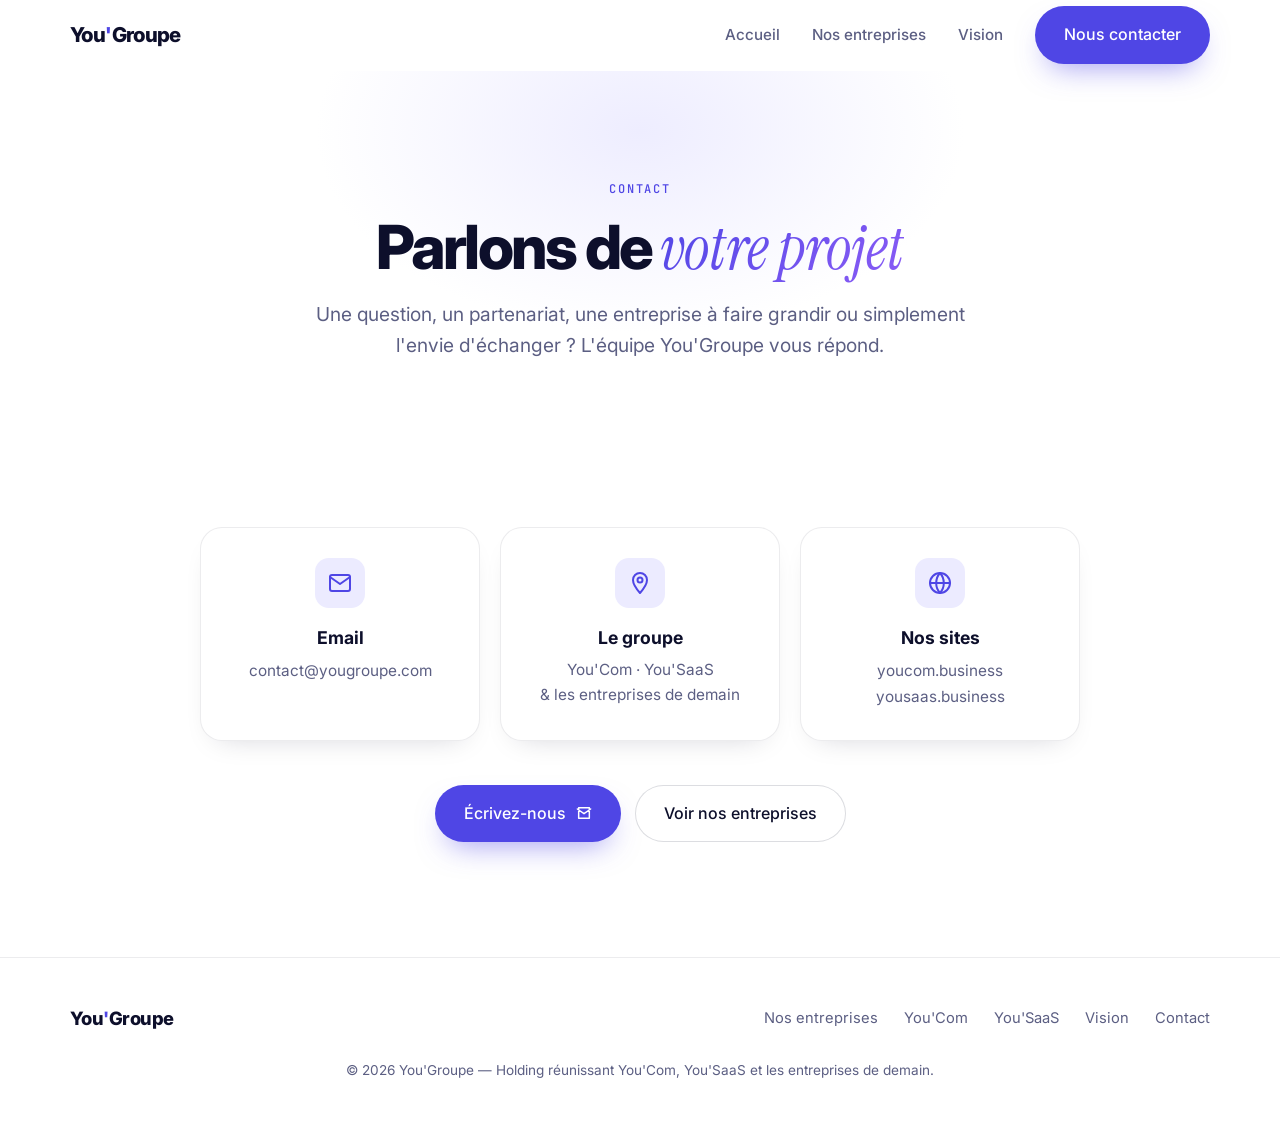
==== contact.html @ f0f63a4e "Split site into multiple pages with per-company presentations Move to a multi-page structure sharing" ====
<!doctype html>
<html lang="fr">
<head>
  <meta charset="utf-8" />
  <meta name="viewport" content="width=device-width, initial-scale=1" />
  <title>Contact — You'Groupe</title>
  <meta name="description" content="Contactez You'Groupe : questions, projets, partenariats ou envie de rejoindre le groupe." />
  <meta name="theme-color" content="#4f46e5" />
  <link rel="preconnect" href="https://fonts.googleapis.com" />
  <link rel="preconnect" href="https://fonts.gstatic.com" crossorigin />
  <link href="https://fonts.googleapis.com/css2?family=Inter:wght@300;400;500;600;700;800;900&family=Instrument+Serif:ital@0;1&family=JetBrains+Mono:wght@500&display=swap" rel="stylesheet" />
  <link rel="stylesheet" href="/styles.css" />
</head>
<body>
  <header id="hdr">
    <div class="wrap nav">
      <a class="brand" href="/">You<span class="apos">'</span>Groupe</a>
      <nav class="nav-links" id="navlinks">
        <a class="link" href="/">Accueil</a>
        <a class="link" href="/entreprises.html">Nos entreprises</a>
        <a class="link" href="/vision.html">Vision</a>
        <a class="btn btn-primary active" href="/contact.html">Nous contacter</a>
      </nav>
      <button class="menu-btn" id="menuBtn" aria-label="Menu" aria-expanded="false">
        <svg width="24" height="24" viewBox="0 0 24 24" fill="none" stroke="currentColor" stroke-width="2" stroke-linecap="round"><line x1="3" y1="6" x2="21" y2="6"/><line x1="3" y1="12" x2="21" y2="12"/><line x1="3" y1="18" x2="21" y2="18"/></svg>
      </button>
    </div>
  </header>

  <main>
    <section class="subhero">
      <div class="halo" aria-hidden="true"></div>
      <div class="wrap">
        <span class="eyebrow reveal">Contact</span>
        <h1 class="reveal">Parlons de <span class="serif">votre projet</span></h1>
        <p class="lede reveal">Une question, un partenariat, une entreprise à faire grandir ou simplement l'envie d'échanger ? L'équipe You'Groupe vous répond.</p>
      </div>
    </section>

    <section class="block">
      <div class="wrap-narrow">
        <div class="contact-grid">
          <div class="contact-card reveal">
            <div class="ico"><svg viewBox="0 0 24 24" fill="none" stroke-width="2" stroke-linecap="round" stroke-linejoin="round"><rect x="2" y="4" width="20" height="16" rx="2"/><path d="m22 6-10 7L2 6"/></svg></div>
            <h3>Email</h3>
            <a href="mailto:contact@yougroupe.com">contact@yougroupe.com</a>
          </div>
          <div class="contact-card reveal">
            <div class="ico"><svg viewBox="0 0 24 24" fill="none" stroke-width="2" stroke-linecap="round" stroke-linejoin="round"><path d="M12 2a7 7 0 0 0-7 7c0 5 7 13 7 13s7-8 7-13a7 7 0 0 0-7-7z"/><circle cx="12" cy="9" r="2.5"/></svg></div>
            <h3>Le groupe</h3>
            <p>You'Com · You'SaaS<br />&amp; les entreprises de demain</p>
          </div>
          <div class="contact-card reveal">
            <div class="ico"><svg viewBox="0 0 24 24" fill="none" stroke-width="2" stroke-linecap="round" stroke-linejoin="round"><circle cx="12" cy="12" r="10"/><path d="M2 12h20M12 2a15 15 0 0 1 0 20 15 15 0 0 1 0-20z"/></svg></div>
            <h3>Nos sites</h3>
            <a href="https://youcom.business" target="_blank" rel="noopener">youcom.business</a><br />
            <a href="https://yousaas.business" target="_blank" rel="noopener">yousaas.business</a>
          </div>
        </div>

        <div class="cta-row reveal" style="margin-top:44px">
          <a class="btn btn-primary" href="mailto:contact@yougroupe.com">Écrivez-nous
            <svg width="16" height="16" viewBox="0 0 24 24" fill="none" stroke="currentColor" stroke-width="2.2" stroke-linecap="round" stroke-linejoin="round"><path d="M4 4h16v16H4zM22 6l-10 7L2 6"/></svg>
          </a>
          <a class="btn btn-ghost" href="/entreprises.html">Voir nos entreprises</a>
        </div>
      </div>
    </section>
  </main>

  <footer>
    <div class="wrap foot">
      <a class="brand" href="/">You<span class="apos">'</span>Groupe</a>
      <nav class="foot-links">
        <a href="/entreprises.html">Nos entreprises</a>
        <a href="/youcom.html">You'Com</a>
        <a href="/yousaas.html">You'SaaS</a>
        <a href="/vision.html">Vision</a>
        <a href="/contact.html">Contact</a>
      </nav>
      <div class="copy">© 2026 You'Groupe — Holding réunissant You'Com, You'SaaS et les entreprises de demain.</div>
    </div>
  </footer>

  <script src="/app.js"></script>
</body>
</html>
---- styles.css ----
:root {
  --bg: #ffffff;
  --paper: #faf9ff;
  --soft: #f5f4ff;
  --tint: #ecebff;
  --ice: #e0e7ff;

  --brand: #4f46e5;   /* indigo-600 — signature You'Groupe */
  --brand-2: #6366f1;
  --sky: #8b5cf6;     /* violet accent */

  /* couleurs des marques du groupe */
  --youcom: #2563eb;
  --yousaas: #16a34a;

  --ink: #0d0f2b;
  --ink-2: #22254f;
  --muted: #5c5f83;

  --line: rgba(13, 15, 43, 0.08);
  --line-strong: rgba(13, 15, 43, 0.14);
  --radius: 22px;
  --ease: cubic-bezier(.2, .7, .2, 1);
  --shadow: 0 24px 60px -28px rgba(13, 15, 43, 0.28);
  --shadow-sm: 0 12px 30px -18px rgba(13, 15, 43, 0.22);
}

/* Pages thématisées par marque */
body.brand-youcom { --brand: #2563eb; --brand-2: #3b82f6; --sky: #38bdf8; --tint: #e9f2ff; --ice: #dbeafe; }
body.brand-yousaas { --brand: #16a34a; --brand-2: #22c55e; --sky: #4ade80; --tint: #e9ffef; --ice: #dcfce7; }

* { box-sizing: border-box; }
html { scroll-behavior: smooth; -webkit-text-size-adjust: 100%; }
body {
  margin: 0;
  font-family: "Inter", system-ui, -apple-system, "Segoe UI", Roboto, sans-serif;
  color: var(--ink);
  background: var(--bg);
  line-height: 1.6;
  overflow-x: hidden;
  -webkit-font-smoothing: antialiased;
}
a { color: inherit; text-decoration: none; }
::selection { background: var(--brand); color: #fff; }

.wrap { width: min(1140px, 100% - 40px); margin-inline: auto; }
.wrap-narrow { width: min(880px, 100% - 40px); margin-inline: auto; }

/* serif italic accent — signature de la DA You' */
.serif {
  font-family: "Instrument Serif", Georgia, serif;
  font-style: italic; font-weight: 400;
  background: linear-gradient(135deg, var(--brand), var(--sky));
  -webkit-background-clip: text; background-clip: text; color: transparent;
  letter-spacing: 0;
}
.eyebrow {
  font-family: "JetBrains Mono", ui-monospace, monospace;
  font-weight: 500; font-size: 0.75rem; letter-spacing: 0.16em; text-transform: uppercase;
  color: var(--brand);
}
.apos { color: var(--brand); }

/* Buttons */
.btn {
  display: inline-flex; align-items: center; gap: 10px;
  padding: 15px 28px; border-radius: 999px; font-size: 1rem; font-weight: 500;
  border: 1px solid transparent; cursor: pointer; transition: transform .3s var(--ease), box-shadow .3s var(--ease), background .2s, border-color .2s; white-space: nowrap;
}
.btn-primary { color: #fff; background: var(--brand); box-shadow: 0 14px 30px -12px color-mix(in srgb, var(--brand) 55%, transparent); }
.btn-primary:hover { transform: translateY(-2px); background: var(--brand-2); box-shadow: 0 20px 38px -12px color-mix(in srgb, var(--brand) 60%, transparent); }
.btn-ghost { background: var(--bg); border-color: var(--line-strong); color: var(--ink); }
.btn-ghost:hover { transform: translateY(-2px); border-color: var(--brand); color: var(--brand); }

/* Header */
header {
  position: sticky; top: 0; z-index: 50; backdrop-filter: blur(14px);
  background: color-mix(in srgb, var(--bg) 82%, transparent);
  border-bottom: 1px solid transparent; transition: border-color .3s;
}
header.scrolled { border-bottom-color: var(--line); }
.nav { display: flex; align-items: center; justify-content: space-between; height: 70px; }
.brand { font-weight: 800; font-size: 1.28rem; letter-spacing: -.03em; display: inline-flex; align-items: center; color: var(--ink); }
.nav-links { display: flex; align-items: center; gap: 32px; }
.nav-links a.link { color: var(--muted); font-size: 0.95rem; font-weight: 500; transition: color .2s; }
.nav-links a.link:hover, .nav-links a.link.active { color: var(--ink); }
.nav-links a.link.active { color: var(--brand); }
.menu-btn { display: none; background: none; border: 0; color: var(--ink); cursor: pointer; padding: 8px; }

/* Generic hero (home) */
.hero { position: relative; padding: clamp(64px, 12vw, 132px) 0 clamp(48px, 8vw, 88px); text-align: center; }
.halo { position: absolute; inset: 0; z-index: -1; overflow: hidden; pointer-events: none; }
.halo::before {
  content: ""; position: absolute; width: 900px; height: 560px; left: 50%; top: -220px; transform: translateX(-50%);
  background: radial-gradient(closest-side, var(--tint), transparent 72%); opacity: .9;
}
.hero h1 { font-weight: 800; letter-spacing: -.045em; line-height: .98; font-size: clamp(2.6rem, 7.4vw, 5.2rem); margin: 22px auto 0; max-width: 15ch; color: var(--ink); }
.hero h1 .serif { font-size: 1.04em; letter-spacing: -.01em; }
.hero p.lede { max-width: 54ch; margin: 24px auto 0; color: var(--muted); font-size: clamp(1.05rem, 2.3vw, 1.28rem); }
.cta-row { display: flex; gap: 14px; justify-content: center; flex-wrap: wrap; margin-top: 36px; }

/* Subpage hero (interior pages) */
.subhero { position: relative; padding: clamp(54px, 9vw, 104px) 0 clamp(28px, 4vw, 52px); text-align: center; }
.subhero h1 { font-weight: 800; letter-spacing: -.045em; line-height: 1; font-size: clamp(2.2rem, 6vw, 3.8rem); margin: 16px auto 0; max-width: 18ch; color: var(--ink); }
.subhero p.lede { max-width: 56ch; margin: 20px auto 0; color: var(--muted); font-size: clamp(1.02rem, 2.2vw, 1.2rem); }

/* Breadcrumb / back link */
.backlink { display: inline-flex; align-items: center; gap: 7px; font-size: 0.9rem; font-weight: 500; color: var(--muted); margin-bottom: 6px; transition: color .2s, gap .2s; }
.backlink:hover { color: var(--brand); gap: 10px; }

/* Org diagram */
.org { margin: clamp(52px, 8vw, 84px) auto 0; max-width: 720px; }
.org-top { display: flex; justify-content: center; }
.node { border: 1px solid var(--line); border-radius: 16px; padding: 15px 22px; background: var(--bg); display: inline-flex; flex-direction: column; align-items: center; gap: 3px; box-shadow: var(--shadow-sm); min-width: 150px; }
.node .n-name { font-weight: 800; font-size: 1.02rem; letter-spacing: -.02em; }
.node .node-logo { width: 20px; height: 20px; object-fit: contain; margin-bottom: 3px; }
.node .n-role { font-family: "JetBrains Mono", monospace; font-size: 0.66rem; color: var(--muted); text-transform: uppercase; letter-spacing: .12em; }
.node.root { background: linear-gradient(135deg, var(--brand), var(--sky)); border: 0; color: #fff; box-shadow: 0 20px 44px -18px color-mix(in srgb, var(--brand) 55%, transparent); }
.node.root .n-role { color: rgba(255,255,255,.85); }
.connector { width: 2px; height: 32px; margin: 0 auto; background: linear-gradient(var(--line-strong), var(--line)); }
.org-children { display: grid; grid-template-columns: repeat(3, 1fr); gap: 16px; position: relative; }
.org-children::before { content: ""; position: absolute; top: -16px; left: 16.66%; right: 16.66%; height: 2px; background: var(--line); }
.child { position: relative; }
.child::before { content: ""; position: absolute; top: -16px; left: 50%; width: 2px; height: 16px; background: var(--line); }
.child .node { display: flex; width: 100%; }
.child.c-youcom .n-name { color: var(--youcom); }
.child.c-yousaas .n-name { color: var(--yousaas); }
.child.future .node { border-style: dashed; background: var(--soft); box-shadow: none; }
.child.future .n-name { color: var(--muted); }

/* Sections */
section.block { padding: clamp(60px, 9vw, 116px) 0; }
.bg-paper { background: var(--paper); }
.bg-soft { background: var(--soft); }
.section-head { max-width: 660px; margin: 0 auto 52px; text-align: center; }
.section-head h2 { font-weight: 800; letter-spacing: -.04em; line-height: 1.02; font-size: clamp(1.9rem, 4.6vw, 3rem); margin: 14px 0 0; color: var(--ink); }
.section-head p { color: var(--muted); margin: 16px auto 0; font-size: 1.1rem; max-width: 52ch; }

/* Stats */
.stats { display: grid; grid-template-columns: repeat(auto-fit, minmax(150px, 1fr)); gap: 22px; text-align: center; }
.stat b { font-family: "Instrument Serif", serif; font-style: italic; font-weight: 400; font-size: clamp(2.6rem, 6vw, 3.6rem); display: block; line-height: 1; background: linear-gradient(135deg, var(--brand), var(--sky)); -webkit-background-clip: text; background-clip: text; color: transparent; }
.stat span { color: var(--muted); font-size: 0.94rem; margin-top: 8px; display: block; }

/* Companies grid */
.companies { display: grid; grid-template-columns: repeat(auto-fit, minmax(290px, 1fr)); gap: 22px; }
.company { --c: var(--brand); display: flex; flex-direction: column; padding: 30px; border-radius: var(--radius); border: 1px solid var(--line); background: var(--bg); box-shadow: var(--shadow-sm); transition: transform .3s var(--ease), border-color .3s, box-shadow .3s; }
.company:hover { transform: translateY(-5px); border-color: color-mix(in srgb, var(--c) 45%, var(--line)); box-shadow: var(--shadow); }
.company .badge { width: 56px; height: 56px; border-radius: 15px; display: grid; place-items: center; margin-bottom: 22px; font-weight: 800; font-size: 1.5rem; color: #fff; letter-spacing: -.03em; background: var(--c); box-shadow: 0 12px 26px -12px var(--c); }
.company.c-youcom { --c: var(--youcom); }
.company.c-yousaas { --c: var(--yousaas); }
.company .badge img { width: 100%; height: 100%; object-fit: contain; display: block; }
.company.c-youcom .badge, .company.c-yousaas .badge { background: #fff; border: 1px solid var(--line); padding: 9px; box-shadow: 0 10px 24px -14px var(--c); }
.company.soon .badge { background: var(--soft); color: var(--muted); border: 1px dashed var(--line-strong); box-shadow: none; }
.company .tag { font-family: "JetBrains Mono", monospace; font-size: 0.72rem; font-weight: 500; color: var(--c); text-transform: uppercase; letter-spacing: .1em; margin-bottom: 12px; }
.company.soon .tag { color: var(--muted); }
.company h3 { margin: 0 0 8px; font-size: 1.45rem; font-weight: 800; letter-spacing: -.03em; }
.company p { margin: 0 0 22px; color: var(--muted); font-size: 0.98rem; flex: 1; }
.company .go { display: inline-flex; align-items: center; gap: 8px; font-weight: 600; font-size: 0.94rem; color: var(--c); }
.company .go svg { transition: transform .2s var(--ease); }
.company:hover .go svg { transform: translateX(4px); }
.company.soon .go { color: var(--muted); }

/* Company presentation page */
.co-logo { width: 92px; height: 92px; border-radius: 24px; background: #fff; border: 1px solid var(--line); box-shadow: var(--shadow-sm); display: grid; place-items: center; padding: 16px; margin: 0 auto; }
.co-logo img { width: 100%; height: 100%; object-fit: contain; }
.co-meta { display: flex; gap: 10px; justify-content: center; flex-wrap: wrap; margin-top: 26px; }
.chip { display: inline-flex; align-items: center; gap: 8px; padding: 8px 16px; border-radius: 999px; background: var(--tint); color: var(--brand); font-size: 0.86rem; font-weight: 600; border: 1px solid color-mix(in srgb, var(--brand) 18%, transparent); }

/* Feature / service list */
.features { display: grid; grid-template-columns: repeat(auto-fit, minmax(250px, 1fr)); gap: 20px; }
.feature { padding: 28px; border-radius: var(--radius); border: 1px solid var(--line); background: var(--bg); transition: transform .3s var(--ease), box-shadow .3s; }
.feature:hover { transform: translateY(-4px); box-shadow: var(--shadow-sm); }
.feature .ico { width: 46px; height: 46px; border-radius: 13px; display: grid; place-items: center; margin-bottom: 18px; background: var(--tint); color: var(--brand); }
.feature .ico svg { width: 22px; height: 22px; stroke: currentColor; }
.feature h3 { margin: 0 0 8px; font-size: 1.16rem; font-weight: 700; letter-spacing: -.02em; }
.feature p { margin: 0; color: var(--muted); font-size: 0.96rem; }

/* Prose block */
.prose { max-width: 62ch; margin: 0 auto; color: var(--ink-2); font-size: 1.08rem; }
.prose p { margin: 0 0 18px; }
.prose p:last-child { margin-bottom: 0; }

/* Contact */
.contact-grid { display: grid; grid-template-columns: repeat(auto-fit, minmax(240px, 1fr)); gap: 20px; }
.contact-card { padding: 30px; border-radius: var(--radius); border: 1px solid var(--line); background: var(--bg); text-align: center; box-shadow: var(--shadow-sm); }
.contact-card .ico { width: 50px; height: 50px; border-radius: 14px; display: grid; place-items: center; margin: 0 auto 16px; background: var(--tint); color: var(--brand); }
.contact-card .ico svg { width: 24px; height: 24px; stroke: currentColor; }
.contact-card h3 { margin: 0 0 6px; font-size: 1.1rem; font-weight: 700; }
.contact-card a, .contact-card p { color: var(--muted); font-size: 0.96rem; margin: 0; }
.contact-card a:hover { color: var(--brand); }

/* CTA band */
.cta-band { position: relative; overflow: hidden; border-radius: 30px; padding: clamp(46px, 7vw, 78px) 28px; text-align: center; background: linear-gradient(135deg, var(--tint), #fff 55%, color-mix(in srgb, var(--sky) 16%, #fff)); border: 1px solid var(--line); }
.cta-band h2 { font-weight: 800; letter-spacing: -.04em; font-size: clamp(1.9rem, 4.6vw, 3rem); margin: 0 auto; max-width: 20ch; color: var(--ink); }
.cta-band p { color: var(--muted); margin: 16px auto 0; max-width: 48ch; font-size: 1.08rem; }
.cta-band .cta-row { margin-top: 30px; }

/* Footer */
footer { border-top: 1px solid var(--line); padding: 46px 0; }
.foot { display: flex; align-items: center; justify-content: space-between; flex-wrap: wrap; gap: 18px; }
.foot .brand { font-size: 1.15rem; }
.foot-links { display: flex; gap: 26px; flex-wrap: wrap; }
.foot-links a { color: var(--muted); font-size: 0.92rem; transition: color .2s; }
.foot-links a:hover { color: var(--ink); }
.foot .copy { color: var(--muted); font-size: 0.85rem; width: 100%; text-align: center; margin-top: 8px; }

/* Reveal */
.reveal { opacity: 0; transform: translateY(22px); transition: opacity .7s var(--ease), transform .7s var(--ease); }
.reveal.in { opacity: 1; transform: none; }
@media (prefers-reduced-motion: reduce) { .reveal { opacity: 1; transform: none; transition: none; } html { scroll-behavior: auto; } }

/* Responsive */
@media (max-width: 760px) {
  .nav-links { display: none; }
  .menu-btn { display: inline-flex; }
  .org-children { grid-template-columns: 1fr; gap: 24px; }
  .org-children::before, .child::before { display: none; }
  .nav-links.open { display: flex; position: absolute; top: 70px; left: 0; right: 0; flex-direction: column; align-items: stretch; gap: 6px; padding: 18px 20px 24px; background: var(--bg); border-bottom: 1px solid var(--line); }
  .nav-links.open a.link { padding: 10px 6px; }
  .nav-links.open .btn { justify-content: center; }
}
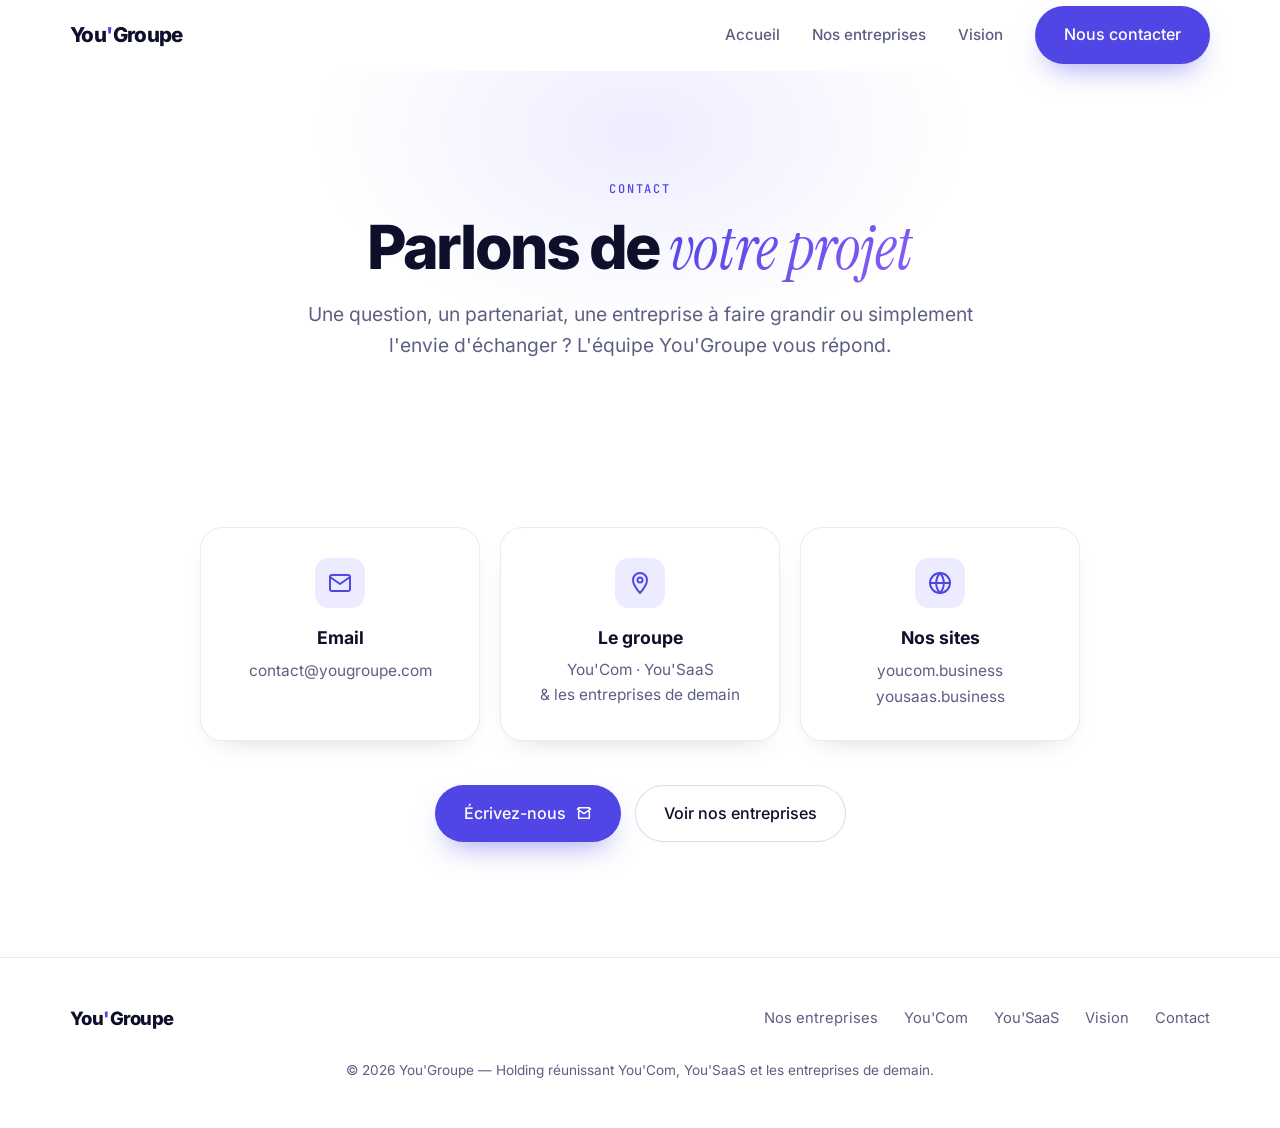
==== commit 0bba81c9: "Harden security: CSP + security headers, self-host fonts (RGPD) - Add vercel.json with a strict Cont" ====
--- a/contact.html
+++ b/contact.html
@@ -6,9 +6,7 @@
   <title>Contact — You'Groupe</title>
   <meta name="description" content="Contactez You'Groupe : questions, projets, partenariats ou envie de rejoindre le groupe." />
   <meta name="theme-color" content="#4f46e5" />
-  <link rel="preconnect" href="https://fonts.googleapis.com" />
-  <link rel="preconnect" href="https://fonts.gstatic.com" crossorigin />
-  <link href="https://fonts.googleapis.com/css2?family=Inter:wght@300;400;500;600;700;800;900&family=Instrument+Serif:ital@0;1&family=JetBrains+Mono:wght@500&display=swap" rel="stylesheet" />
+  <link rel="stylesheet" href="/fonts.css" />
   <link rel="stylesheet" href="/styles.css" />
 </head>
 <body>
--- a/fonts.css
+++ b/fonts.css
@@ -0,0 +1,159 @@
+/* Instrument Serif 400 italic — latin-ext */
+@font-face {
+  font-family: 'Instrument Serif';
+  font-style: italic;
+  font-weight: 400;
+  font-display: swap;
+  src: url('/assets/fonts/instrument-serif-400-italic-latin-ext.woff2') format('woff2');
+  unicode-range: U+0100-02BA, U+02BD-02C5, U+02C7-02CC, U+02CE-02D7, U+02DD-02FF, U+0304, U+0308, U+0329, U+1D00-1DBF, U+1E00-1E9F, U+1EF2-1EFF, U+2020, U+20A0-20AB, U+20AD-20C0, U+2113, U+2C60-2C7F, U+A720-A7FF;
+}
+
+/* Instrument Serif 400 italic — latin */
+@font-face {
+  font-family: 'Instrument Serif';
+  font-style: italic;
+  font-weight: 400;
+  font-display: swap;
+  src: url('/assets/fonts/instrument-serif-400-italic-latin.woff2') format('woff2');
+  unicode-range: U+0000-00FF, U+0131, U+0152-0153, U+02BB-02BC, U+02C6, U+02DA, U+02DC, U+0304, U+0308, U+0329, U+2000-206F, U+20AC, U+2122, U+2191, U+2193, U+2212, U+2215, U+FEFF, U+FFFD;
+}
+
+/* Instrument Serif 400 normal — latin-ext */
+@font-face {
+  font-family: 'Instrument Serif';
+  font-style: normal;
+  font-weight: 400;
+  font-display: swap;
+  src: url('/assets/fonts/instrument-serif-400-normal-latin-ext.woff2') format('woff2');
+  unicode-range: U+0100-02BA, U+02BD-02C5, U+02C7-02CC, U+02CE-02D7, U+02DD-02FF, U+0304, U+0308, U+0329, U+1D00-1DBF, U+1E00-1E9F, U+1EF2-1EFF, U+2020, U+20A0-20AB, U+20AD-20C0, U+2113, U+2C60-2C7F, U+A720-A7FF;
+}
+
+/* Instrument Serif 400 normal — latin */
+@font-face {
+  font-family: 'Instrument Serif';
+  font-style: normal;
+  font-weight: 400;
+  font-display: swap;
+  src: url('/assets/fonts/instrument-serif-400-normal-latin.woff2') format('woff2');
+  unicode-range: U+0000-00FF, U+0131, U+0152-0153, U+02BB-02BC, U+02C6, U+02DA, U+02DC, U+0304, U+0308, U+0329, U+2000-206F, U+20AC, U+2122, U+2191, U+2193, U+2212, U+2215, U+FEFF, U+FFFD;
+}
+
+/* Inter 400 normal — latin-ext */
+@font-face {
+  font-family: 'Inter';
+  font-style: normal;
+  font-weight: 400;
+  font-display: swap;
+  src: url('/assets/fonts/inter-400-normal-latin-ext.woff2') format('woff2');
+  unicode-range: U+0100-02BA, U+02BD-02C5, U+02C7-02CC, U+02CE-02D7, U+02DD-02FF, U+0304, U+0308, U+0329, U+1D00-1DBF, U+1E00-1E9F, U+1EF2-1EFF, U+2020, U+20A0-20AB, U+20AD-20C0, U+2113, U+2C60-2C7F, U+A720-A7FF;
+}
+
+/* Inter 400 normal — latin */
+@font-face {
+  font-family: 'Inter';
+  font-style: normal;
+  font-weight: 400;
+  font-display: swap;
+  src: url('/assets/fonts/inter-400-normal-latin.woff2') format('woff2');
+  unicode-range: U+0000-00FF, U+0131, U+0152-0153, U+02BB-02BC, U+02C6, U+02DA, U+02DC, U+0304, U+0308, U+0329, U+2000-206F, U+20AC, U+2122, U+2191, U+2193, U+2212, U+2215, U+FEFF, U+FFFD;
+}
+
+/* Inter 500 normal — latin-ext */
+@font-face {
+  font-family: 'Inter';
+  font-style: normal;
+  font-weight: 500;
+  font-display: swap;
+  src: url('/assets/fonts/inter-500-normal-latin-ext.woff2') format('woff2');
+  unicode-range: U+0100-02BA, U+02BD-02C5, U+02C7-02CC, U+02CE-02D7, U+02DD-02FF, U+0304, U+0308, U+0329, U+1D00-1DBF, U+1E00-1E9F, U+1EF2-1EFF, U+2020, U+20A0-20AB, U+20AD-20C0, U+2113, U+2C60-2C7F, U+A720-A7FF;
+}
+
+/* Inter 500 normal — latin */
+@font-face {
+  font-family: 'Inter';
+  font-style: normal;
+  font-weight: 500;
+  font-display: swap;
+  src: url('/assets/fonts/inter-500-normal-latin.woff2') format('woff2');
+  unicode-range: U+0000-00FF, U+0131, U+0152-0153, U+02BB-02BC, U+02C6, U+02DA, U+02DC, U+0304, U+0308, U+0329, U+2000-206F, U+20AC, U+2122, U+2191, U+2193, U+2212, U+2215, U+FEFF, U+FFFD;
+}
+
+/* Inter 600 normal — latin-ext */
+@font-face {
+  font-family: 'Inter';
+  font-style: normal;
+  font-weight: 600;
+  font-display: swap;
+  src: url('/assets/fonts/inter-600-normal-latin-ext.woff2') format('woff2');
+  unicode-range: U+0100-02BA, U+02BD-02C5, U+02C7-02CC, U+02CE-02D7, U+02DD-02FF, U+0304, U+0308, U+0329, U+1D00-1DBF, U+1E00-1E9F, U+1EF2-1EFF, U+2020, U+20A0-20AB, U+20AD-20C0, U+2113, U+2C60-2C7F, U+A720-A7FF;
+}
+
+/* Inter 600 normal — latin */
+@font-face {
+  font-family: 'Inter';
+  font-style: normal;
+  font-weight: 600;
+  font-display: swap;
+  src: url('/assets/fonts/inter-600-normal-latin.woff2') format('woff2');
+  unicode-range: U+0000-00FF, U+0131, U+0152-0153, U+02BB-02BC, U+02C6, U+02DA, U+02DC, U+0304, U+0308, U+0329, U+2000-206F, U+20AC, U+2122, U+2191, U+2193, U+2212, U+2215, U+FEFF, U+FFFD;
+}
+
+/* Inter 700 normal — latin-ext */
+@font-face {
+  font-family: 'Inter';
+  font-style: normal;
+  font-weight: 700;
+  font-display: swap;
+  src: url('/assets/fonts/inter-700-normal-latin-ext.woff2') format('woff2');
+  unicode-range: U+0100-02BA, U+02BD-02C5, U+02C7-02CC, U+02CE-02D7, U+02DD-02FF, U+0304, U+0308, U+0329, U+1D00-1DBF, U+1E00-1E9F, U+1EF2-1EFF, U+2020, U+20A0-20AB, U+20AD-20C0, U+2113, U+2C60-2C7F, U+A720-A7FF;
+}
+
+/* Inter 700 normal — latin */
+@font-face {
+  font-family: 'Inter';
+  font-style: normal;
+  font-weight: 700;
+  font-display: swap;
+  src: url('/assets/fonts/inter-700-normal-latin.woff2') format('woff2');
+  unicode-range: U+0000-00FF, U+0131, U+0152-0153, U+02BB-02BC, U+02C6, U+02DA, U+02DC, U+0304, U+0308, U+0329, U+2000-206F, U+20AC, U+2122, U+2191, U+2193, U+2212, U+2215, U+FEFF, U+FFFD;
+}
+
+/* Inter 800 normal — latin-ext */
+@font-face {
+  font-family: 'Inter';
+  font-style: normal;
+  font-weight: 800;
+  font-display: swap;
+  src: url('/assets/fonts/inter-800-normal-latin-ext.woff2') format('woff2');
+  unicode-range: U+0100-02BA, U+02BD-02C5, U+02C7-02CC, U+02CE-02D7, U+02DD-02FF, U+0304, U+0308, U+0329, U+1D00-1DBF, U+1E00-1E9F, U+1EF2-1EFF, U+2020, U+20A0-20AB, U+20AD-20C0, U+2113, U+2C60-2C7F, U+A720-A7FF;
+}
+
+/* Inter 800 normal — latin */
+@font-face {
+  font-family: 'Inter';
+  font-style: normal;
+  font-weight: 800;
+  font-display: swap;
+  src: url('/assets/fonts/inter-800-normal-latin.woff2') format('woff2');
+  unicode-range: U+0000-00FF, U+0131, U+0152-0153, U+02BB-02BC, U+02C6, U+02DA, U+02DC, U+0304, U+0308, U+0329, U+2000-206F, U+20AC, U+2122, U+2191, U+2193, U+2212, U+2215, U+FEFF, U+FFFD;
+}
+
+/* JetBrains Mono 500 normal — latin-ext */
+@font-face {
+  font-family: 'JetBrains Mono';
+  font-style: normal;
+  font-weight: 500;
+  font-display: swap;
+  src: url('/assets/fonts/jetbrains-mono-500-normal-latin-ext.woff2') format('woff2');
+  unicode-range: U+0100-02BA, U+02BD-02C5, U+02C7-02CC, U+02CE-02D7, U+02DD-02FF, U+0304, U+0308, U+0329, U+1D00-1DBF, U+1E00-1E9F, U+1EF2-1EFF, U+2020, U+20A0-20AB, U+20AD-20C0, U+2113, U+2C60-2C7F, U+A720-A7FF;
+}
+
+/* JetBrains Mono 500 normal — latin */
+@font-face {
+  font-family: 'JetBrains Mono';
+  font-style: normal;
+  font-weight: 500;
+  font-display: swap;
+  src: url('/assets/fonts/jetbrains-mono-500-normal-latin.woff2') format('woff2');
+  unicode-range: U+0000-00FF, U+0131, U+0152-0153, U+02BB-02BC, U+02C6, U+02DA, U+02DC, U+0304, U+0308, U+0329, U+2000-206F, U+20AC, U+2122, U+2191, U+2193, U+2212, U+2215, U+FEFF, U+FFFD;
+}
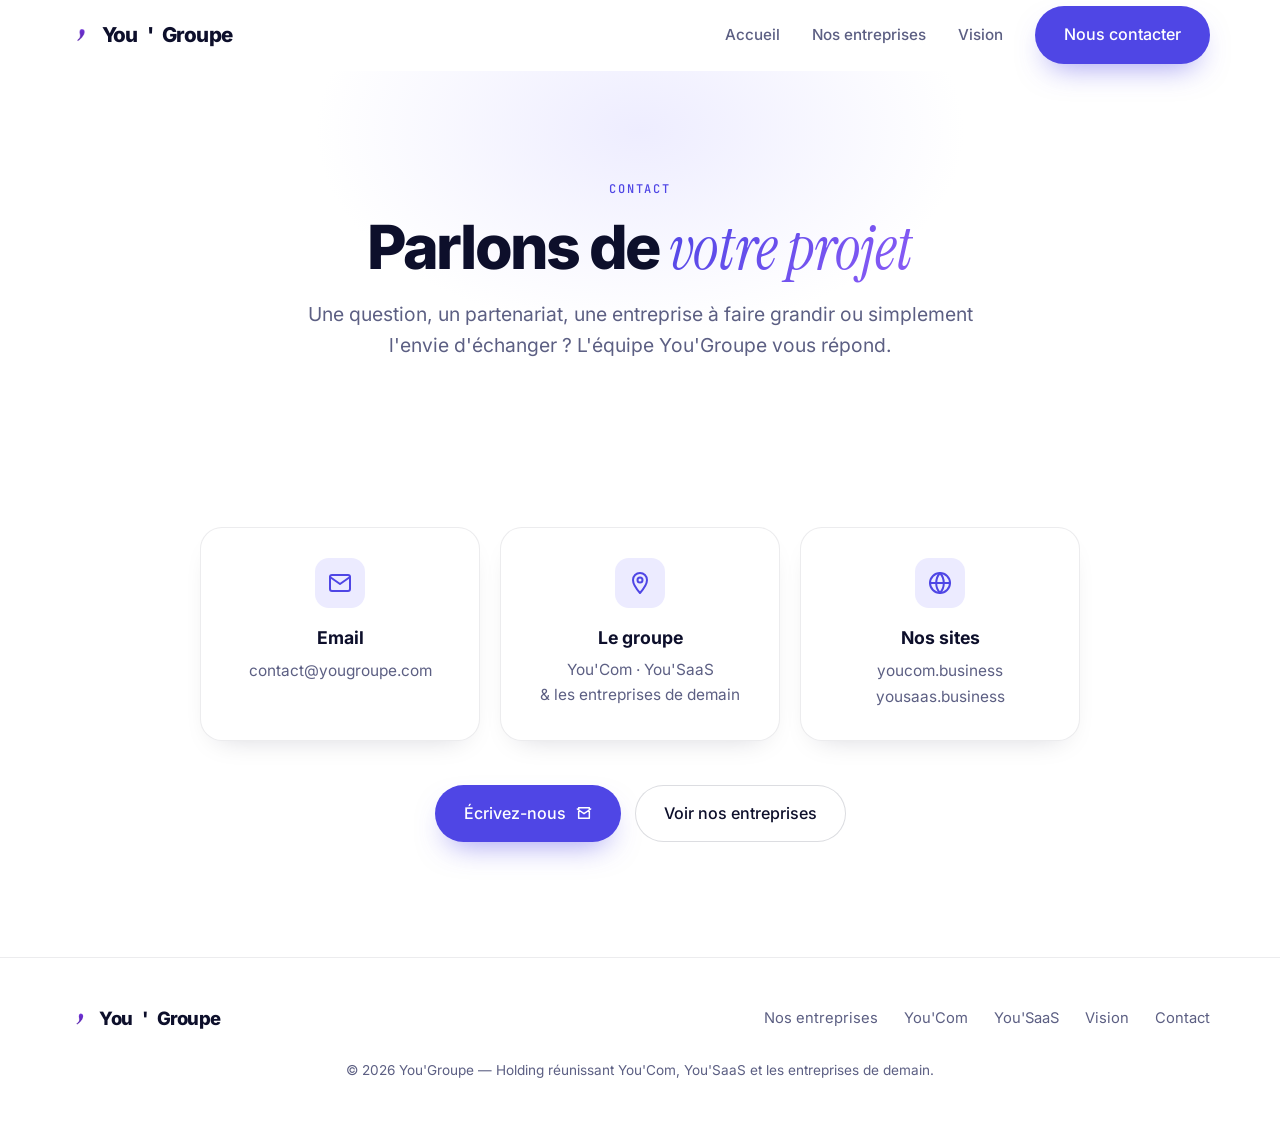
==== commit e6050271: "Add You'Groupe logo and favicons - Add the You'Groupe apostrophe mark (violet gradient, matching the" ====
--- a/contact.html
+++ b/contact.html
@@ -6,6 +6,10 @@
   <title>Contact — You'Groupe</title>
   <meta name="description" content="Contactez You'Groupe : questions, projets, partenariats ou envie de rejoindre le groupe." />
   <meta name="theme-color" content="#4f46e5" />
+  <link rel="icon" href="/favicon.ico" sizes="any" />
+  <link rel="icon" type="image/svg+xml" href="/favicon.svg" />
+  <link rel="icon" type="image/png" sizes="32x32" href="/favicon-32.png" />
+  <link rel="apple-touch-icon" href="/apple-touch-icon.png" />
   <link rel="stylesheet" href="/fonts.css" />
   <link rel="stylesheet" href="/styles.css" />
 </head>
--- a/styles.css
+++ b/styles.css
@@ -80,7 +80,9 @@
 }
 header.scrolled { border-bottom-color: var(--line); }
 .nav { display: flex; align-items: center; justify-content: space-between; height: 70px; }
-.brand { font-weight: 800; font-size: 1.28rem; letter-spacing: -.03em; display: inline-flex; align-items: center; color: var(--ink); }
+.brand { font-weight: 800; font-size: 1.28rem; letter-spacing: -.03em; display: inline-flex; align-items: center; gap: 9px; color: var(--ink); }
+.brand::before { content: ""; width: 1.1em; height: 1.1em; flex: none; background: url('/assets/yougroupe-logo.png') center/contain no-repeat; }
+.brand .apos { color: inherit; }
 .nav-links { display: flex; align-items: center; gap: 32px; }
 .nav-links a.link { color: var(--muted); font-size: 0.95rem; font-weight: 500; transition: color .2s; }
 .nav-links a.link:hover, .nav-links a.link.active { color: var(--ink); }
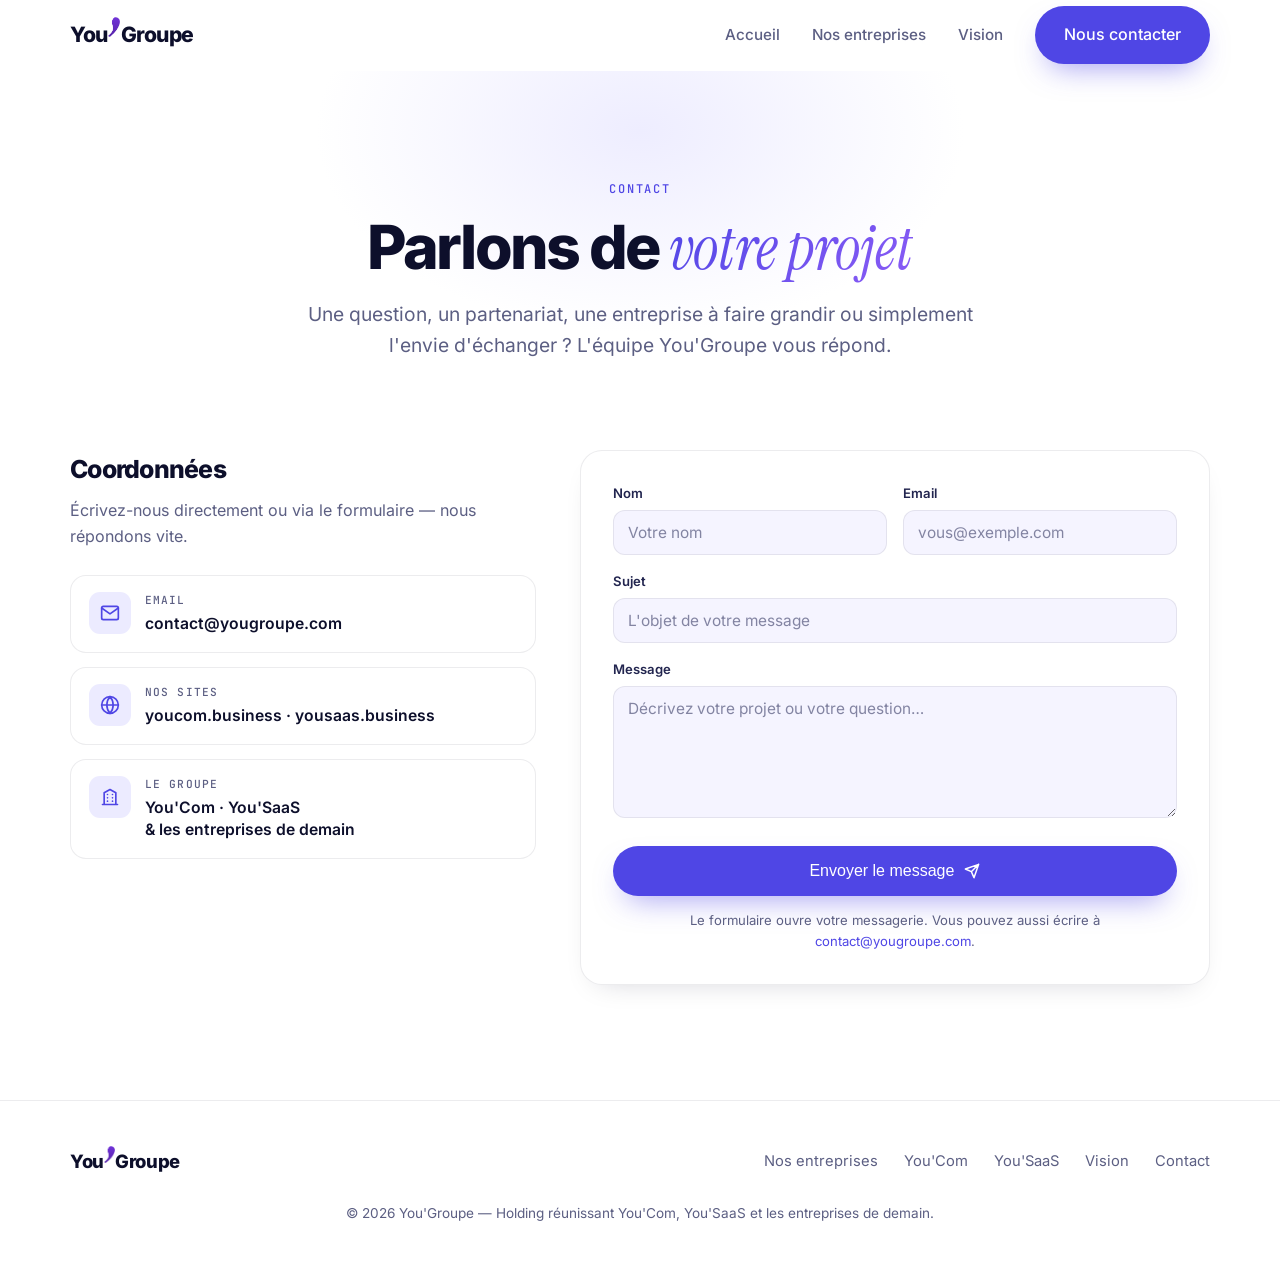
==== commit 0cd8ca9c: "Rework header lockup and Contact page - Header/footer: integrate the You'Groupe apostrophe logo as t" ====
--- a/contact.html
+++ b/contact.html
@@ -16,7 +16,7 @@
 <body>
   <header id="hdr">
     <div class="wrap nav">
-      <a class="brand" href="/">You<span class="apos">'</span>Groupe</a>
+      <a class="brand" href="/">You<img class="brand-apos" src="/assets/yougroupe-apos.png" alt="'" />Groupe</a>
       <nav class="nav-links" id="navlinks">
         <a class="link" href="/">Accueil</a>
         <a class="link" href="/entreprises.html">Nos entreprises</a>
@@ -39,32 +39,46 @@
       </div>
     </section>
 
-    <section class="block">
-      <div class="wrap-narrow">
-        <div class="contact-grid">
-          <div class="contact-card reveal">
-            <div class="ico"><svg viewBox="0 0 24 24" fill="none" stroke-width="2" stroke-linecap="round" stroke-linejoin="round"><rect x="2" y="4" width="20" height="16" rx="2"/><path d="m22 6-10 7L2 6"/></svg></div>
-            <h3>Email</h3>
-            <a href="mailto:contact@yougroupe.com">contact@yougroupe.com</a>
+    <section class="block" style="padding-top:clamp(20px,3vw,44px)">
+      <div class="wrap">
+        <div class="contact-layout">
+          <aside class="contact-aside reveal">
+            <h2>Coordonnées</h2>
+            <p>Écrivez-nous directement ou via le formulaire — nous répondons vite.</p>
+            <div class="contact-list">
+              <div class="c-row">
+                <div class="ico"><svg viewBox="0 0 24 24" fill="none" stroke-width="2" stroke-linecap="round" stroke-linejoin="round"><rect x="2" y="4" width="20" height="16" rx="2"/><path d="m22 6-10 7L2 6"/></svg></div>
+                <div><div class="c-label">Email</div><div class="c-val"><a href="mailto:contact@yougroupe.com">contact@yougroupe.com</a></div></div>
+              </div>
+              <div class="c-row">
+                <div class="ico"><svg viewBox="0 0 24 24" fill="none" stroke-width="2" stroke-linecap="round" stroke-linejoin="round"><circle cx="12" cy="12" r="10"/><path d="M2 12h20M12 2a15 15 0 0 1 0 20 15 15 0 0 1 0-20z"/></svg></div>
+                <div><div class="c-label">Nos sites</div><div class="c-val"><a href="https://youcom.business" target="_blank" rel="noopener">youcom.business</a> · <a href="https://yousaas.business" target="_blank" rel="noopener">yousaas.business</a></div></div>
+              </div>
+              <div class="c-row">
+                <div class="ico"><svg viewBox="0 0 24 24" fill="none" stroke-width="2" stroke-linecap="round" stroke-linejoin="round"><path d="M3 21h18M5 21V7l7-4 7 4v14M9 9h.01M9 13h.01M9 17h.01M15 9h.01M15 13h.01M15 17h.01"/></svg></div>
+                <div><div class="c-label">Le groupe</div><div class="c-val">You'Com · You'SaaS<br />&amp; les entreprises de demain</div></div>
+              </div>
+            </div>
+          </aside>
+
+          <div class="form-card reveal">
+            <form id="contactForm" novalidate>
+              <div class="form-row two">
+                <div class="field"><label for="cf-nom">Nom</label><input id="cf-nom" name="nom" type="text" autocomplete="name" placeholder="Votre nom" required /></div>
+                <div class="field"><label for="cf-email">Email</label><input id="cf-email" name="email" type="email" autocomplete="email" placeholder="vous@exemple.com" required /></div>
+              </div>
+              <div class="form-row">
+                <div class="field"><label for="cf-sujet">Sujet</label><input id="cf-sujet" name="sujet" type="text" placeholder="L'objet de votre message" /></div>
+              </div>
+              <div class="form-row">
+                <div class="field"><label for="cf-message">Message</label><textarea id="cf-message" name="message" placeholder="Décrivez votre projet ou votre question…" required></textarea></div>
+              </div>
+              <button class="btn btn-primary" type="submit">Envoyer le message
+                <svg width="16" height="16" viewBox="0 0 24 24" fill="none" stroke="currentColor" stroke-width="2.2" stroke-linecap="round" stroke-linejoin="round"><path d="M22 2 11 13M22 2l-7 20-4-9-9-4 20-7z"/></svg>
+              </button>
+              <p class="form-note">Le formulaire ouvre votre messagerie. Vous pouvez aussi écrire à <a href="mailto:contact@yougroupe.com">contact@yougroupe.com</a>.</p>
+            </form>
           </div>
-          <div class="contact-card reveal">
-            <div class="ico"><svg viewBox="0 0 24 24" fill="none" stroke-width="2" stroke-linecap="round" stroke-linejoin="round"><path d="M12 2a7 7 0 0 0-7 7c0 5 7 13 7 13s7-8 7-13a7 7 0 0 0-7-7z"/><circle cx="12" cy="9" r="2.5"/></svg></div>
-            <h3>Le groupe</h3>
-            <p>You'Com · You'SaaS<br />&amp; les entreprises de demain</p>
-          </div>
-          <div class="contact-card reveal">
-            <div class="ico"><svg viewBox="0 0 24 24" fill="none" stroke-width="2" stroke-linecap="round" stroke-linejoin="round"><circle cx="12" cy="12" r="10"/><path d="M2 12h20M12 2a15 15 0 0 1 0 20 15 15 0 0 1 0-20z"/></svg></div>
-            <h3>Nos sites</h3>
-            <a href="https://youcom.business" target="_blank" rel="noopener">youcom.business</a><br />
-            <a href="https://yousaas.business" target="_blank" rel="noopener">yousaas.business</a>
-          </div>
-        </div>
-
-        <div class="cta-row reveal" style="margin-top:44px">
-          <a class="btn btn-primary" href="mailto:contact@yougroupe.com">Écrivez-nous
-            <svg width="16" height="16" viewBox="0 0 24 24" fill="none" stroke="currentColor" stroke-width="2.2" stroke-linecap="round" stroke-linejoin="round"><path d="M4 4h16v16H4zM22 6l-10 7L2 6"/></svg>
-          </a>
-          <a class="btn btn-ghost" href="/entreprises.html">Voir nos entreprises</a>
         </div>
       </div>
     </section>
@@ -72,7 +86,7 @@
 
   <footer>
     <div class="wrap foot">
-      <a class="brand" href="/">You<span class="apos">'</span>Groupe</a>
+      <a class="brand" href="/">You<img class="brand-apos" src="/assets/yougroupe-apos.png" alt="'" />Groupe</a>
       <nav class="foot-links">
         <a href="/entreprises.html">Nos entreprises</a>
         <a href="/youcom.html">You'Com</a>
--- a/styles.css
+++ b/styles.css
@@ -80,9 +80,8 @@
 }
 header.scrolled { border-bottom-color: var(--line); }
 .nav { display: flex; align-items: center; justify-content: space-between; height: 70px; }
-.brand { font-weight: 800; font-size: 1.28rem; letter-spacing: -.03em; display: inline-flex; align-items: center; gap: 9px; color: var(--ink); }
-.brand::before { content: ""; width: 1.1em; height: 1.1em; flex: none; background: url('/assets/yougroupe-logo.png') center/contain no-repeat; }
-.brand .apos { color: inherit; }
+.brand { font-weight: 800; font-size: 1.32rem; letter-spacing: -.02em; display: inline-flex; align-items: flex-start; color: var(--ink); }
+.brand .brand-apos { height: 0.92em; width: auto; margin: 0 0.01em; align-self: flex-start; position: relative; top: -0.04em; }
 .nav-links { display: flex; align-items: center; gap: 32px; }
 .nav-links a.link { color: var(--muted); font-size: 0.95rem; font-weight: 500; transition: color .2s; }
 .nav-links a.link:hover, .nav-links a.link.active { color: var(--ink); }
@@ -191,6 +190,33 @@
 .contact-card a, .contact-card p { color: var(--muted); font-size: 0.96rem; margin: 0; }
 .contact-card a:hover { color: var(--brand); }
 
+/* Contact — two-column layout + form */
+.contact-layout { display: grid; grid-template-columns: 0.85fr 1.15fr; gap: 44px; align-items: start; }
+.contact-aside h2 { font-weight: 800; letter-spacing: -.03em; font-size: 1.55rem; margin: 0 0 8px; }
+.contact-aside > p { color: var(--muted); margin: 0 0 26px; font-size: 1rem; }
+.contact-list { display: flex; flex-direction: column; gap: 14px; }
+.c-row { display: flex; gap: 14px; align-items: flex-start; padding: 16px 18px; border: 1px solid var(--line); border-radius: 16px; background: var(--bg); transition: border-color .25s var(--ease), transform .25s var(--ease); }
+.c-row:hover { border-color: color-mix(in srgb, var(--brand) 40%, var(--line)); transform: translateY(-2px); }
+.c-row .ico { width: 42px; height: 42px; border-radius: 11px; flex: none; display: grid; place-items: center; background: var(--tint); color: var(--brand); }
+.c-row .ico svg { width: 20px; height: 20px; stroke: currentColor; }
+.c-row .c-label { font-family: "JetBrains Mono", monospace; font-size: .7rem; letter-spacing: .1em; text-transform: uppercase; color: var(--muted); }
+.c-row .c-val { font-weight: 600; font-size: .98rem; margin-top: 3px; line-height: 1.45; }
+.c-row .c-val a { color: var(--ink); }
+.c-row .c-val a:hover { color: var(--brand); }
+
+.form-card { padding: 32px; border: 1px solid var(--line); border-radius: var(--radius); background: var(--bg); box-shadow: var(--shadow-sm); }
+.form-row { margin-bottom: 16px; }
+.form-row.two { display: grid; grid-template-columns: 1fr 1fr; gap: 16px; margin-bottom: 16px; }
+.field label { display: block; font-size: .82rem; font-weight: 600; color: var(--ink-2); margin-bottom: 6px; }
+.field input, .field textarea { width: 100%; font-family: inherit; font-size: .96rem; color: var(--ink); background: var(--soft); border: 1px solid var(--line); border-radius: 12px; padding: 12px 14px; transition: border-color .2s, background .2s, box-shadow .2s; }
+.field input::placeholder, .field textarea::placeholder { color: color-mix(in srgb, var(--muted) 75%, transparent); }
+.field input:focus, .field textarea:focus { outline: none; border-color: var(--brand); background: var(--bg); box-shadow: 0 0 0 3px color-mix(in srgb, var(--brand) 15%, transparent); }
+.field textarea { resize: vertical; min-height: 132px; }
+.form-card .btn-primary { width: 100%; justify-content: center; margin-top: 4px; }
+.form-note { font-size: .82rem; color: var(--muted); margin: 14px 0 0; text-align: center; }
+.form-note a { color: var(--brand); }
+@media (max-width: 820px) { .contact-layout { grid-template-columns: 1fr; gap: 30px; } .form-row.two { grid-template-columns: 1fr; } }
+
 /* CTA band */
 .cta-band { position: relative; overflow: hidden; border-radius: 30px; padding: clamp(46px, 7vw, 78px) 28px; text-align: center; background: linear-gradient(135deg, var(--tint), #fff 55%, color-mix(in srgb, var(--sky) 16%, #fff)); border: 1px solid var(--line); }
 .cta-band h2 { font-weight: 800; letter-spacing: -.04em; font-size: clamp(1.9rem, 4.6vw, 3rem); margin: 0 auto; max-width: 20ch; color: var(--ink); }
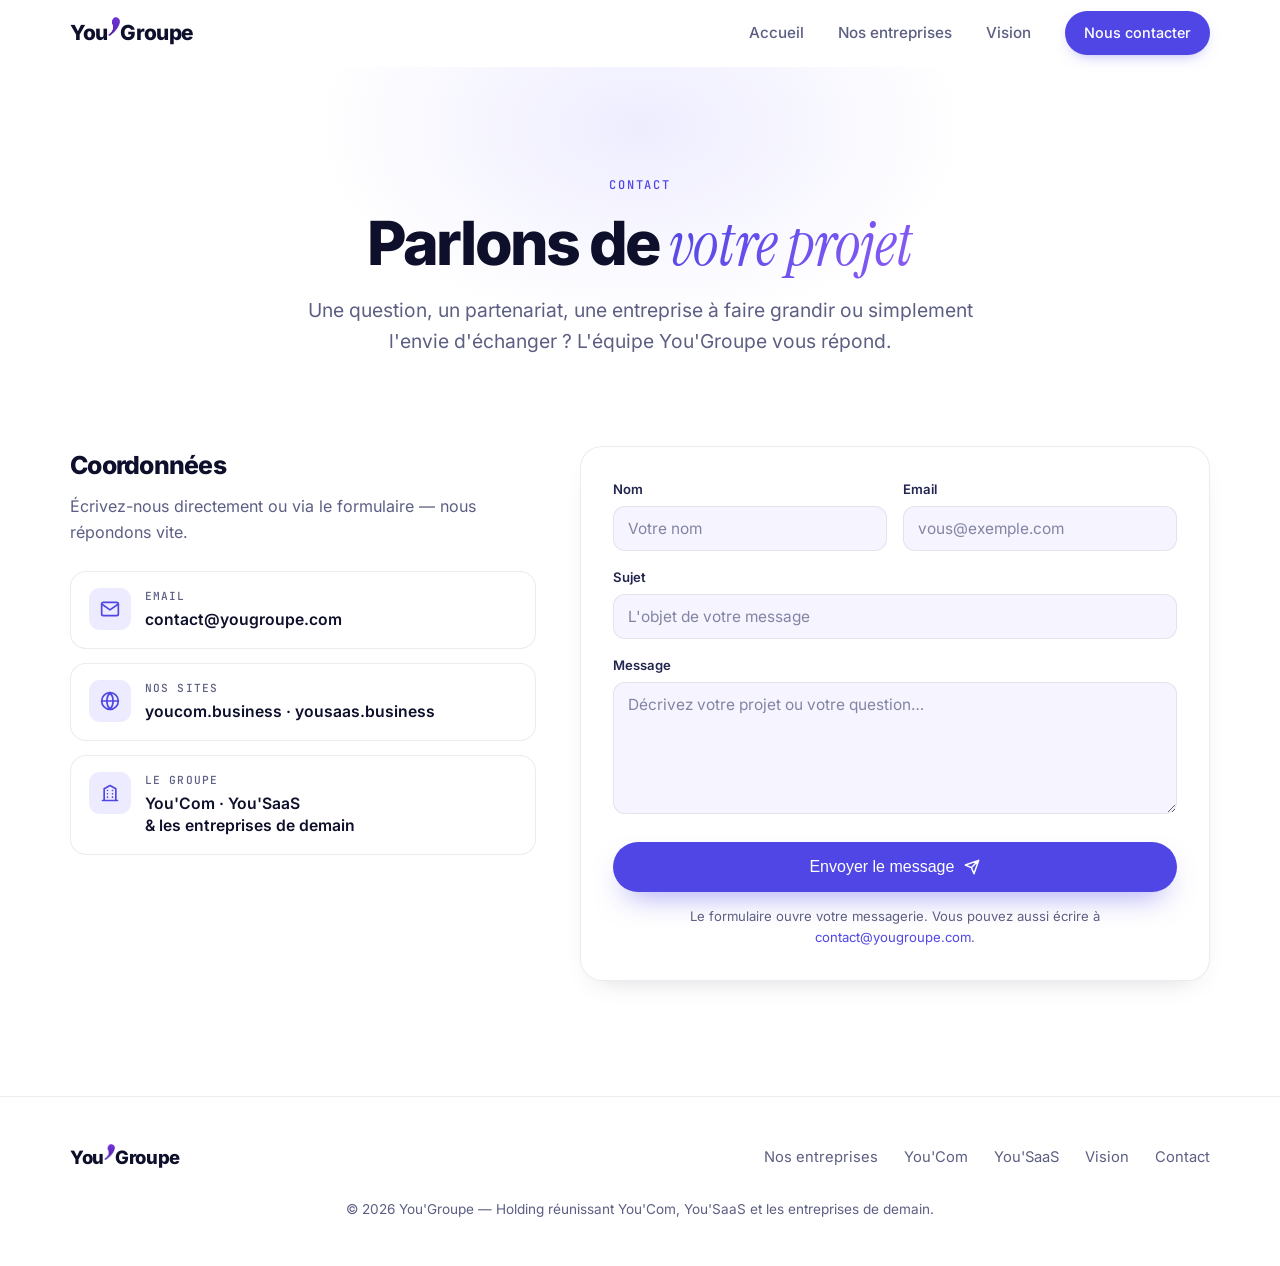
==== commit da7db9af: "Add asset cache-busting to prevent stale CSS/HTML mismatch Version the shared styles.css / fonts.css" ====
--- a/contact.html
+++ b/contact.html
@@ -10,8 +10,8 @@
   <link rel="icon" type="image/svg+xml" href="/favicon.svg" />
   <link rel="icon" type="image/png" sizes="32x32" href="/favicon-32.png" />
   <link rel="apple-touch-icon" href="/apple-touch-icon.png" />
-  <link rel="stylesheet" href="/fonts.css" />
-  <link rel="stylesheet" href="/styles.css" />
+  <link rel="stylesheet" href="/fonts.css?v=2" />
+  <link rel="stylesheet" href="/styles.css?v=2" />
 </head>
 <body>
   <header id="hdr">
@@ -98,6 +98,6 @@
     </div>
   </footer>
 
-  <script src="/app.js"></script>
+  <script src="/app.js?v=2"></script>
 </body>
 </html>
--- a/styles.css
+++ b/styles.css
@@ -79,13 +79,18 @@
   border-bottom: 1px solid transparent; transition: border-color .3s;
 }
 header.scrolled { border-bottom-color: var(--line); }
-.nav { display: flex; align-items: center; justify-content: space-between; height: 70px; }
-.brand { font-weight: 800; font-size: 1.32rem; letter-spacing: -.02em; display: inline-flex; align-items: flex-start; color: var(--ink); }
-.brand .brand-apos { height: 0.92em; width: auto; margin: 0 0.01em; align-self: flex-start; position: relative; top: -0.04em; }
-.nav-links { display: flex; align-items: center; gap: 32px; }
-.nav-links a.link { color: var(--muted); font-size: 0.95rem; font-weight: 500; transition: color .2s; }
+.nav { display: flex; align-items: center; justify-content: space-between; height: 66px; }
+.brand { font-weight: 800; font-size: 1.3rem; letter-spacing: -.02em; display: inline-flex; align-items: center; color: var(--ink); }
+.brand .brand-apos { height: 0.92em; width: auto; margin: 0 0.01em; align-self: flex-start; position: relative; top: 0.02em; }
+.nav-links { display: flex; align-items: center; gap: 34px; }
+.nav-links a.link { position: relative; color: var(--muted); font-size: 0.95rem; font-weight: 500; transition: color .2s; }
 .nav-links a.link:hover, .nav-links a.link.active { color: var(--ink); }
 .nav-links a.link.active { color: var(--brand); }
+.nav-links a.link::after { content: ""; position: absolute; left: 0; right: 0; bottom: -7px; height: 2px; border-radius: 2px; background: var(--brand); transform: scaleX(0); transform-origin: left; transition: transform .25s var(--ease); }
+.nav-links a.link:hover::after, .nav-links a.link.active::after { transform: scaleX(1); }
+/* CTA proportionné à la barre */
+.nav-links .btn { padding: 9px 18px; font-size: 0.9rem; box-shadow: 0 6px 16px -8px color-mix(in srgb, var(--brand) 55%, transparent); }
+.nav-links .btn:hover { box-shadow: 0 10px 22px -8px color-mix(in srgb, var(--brand) 55%, transparent); }
 .menu-btn { display: none; background: none; border: 0; color: var(--ink); cursor: pointer; padding: 8px; }
 
 /* Generic hero (home) */
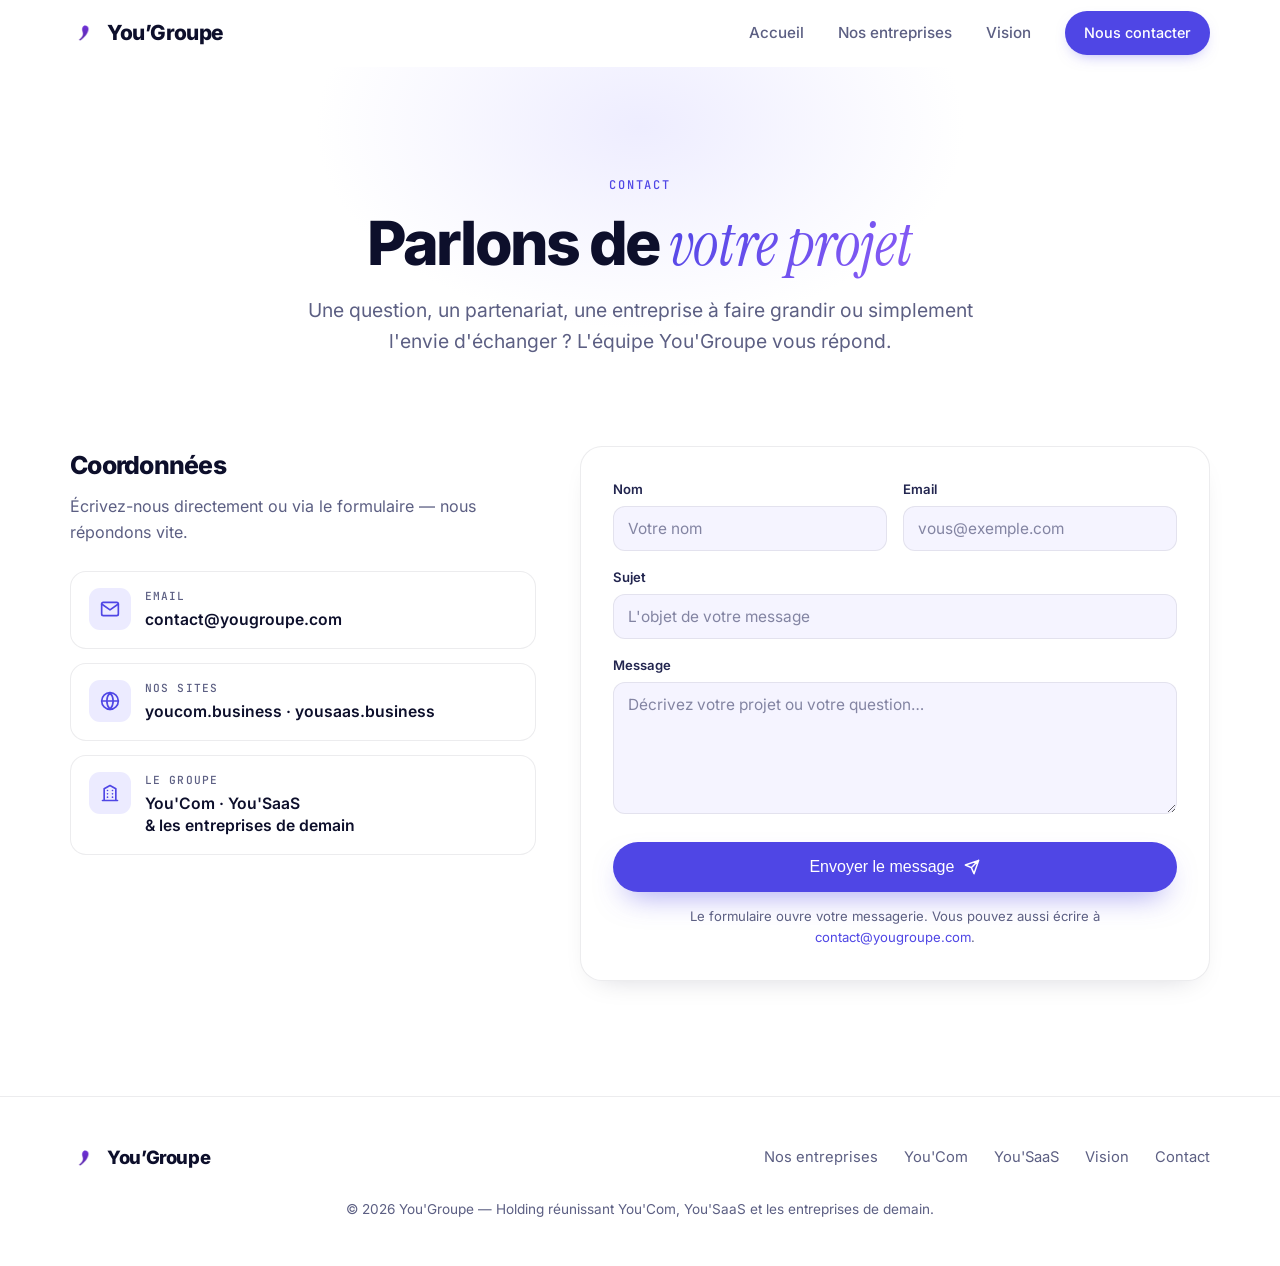
==== commit 375c38ee: "Fix header logo: left icon (fixed size) + tight wordmark - Move the logo back to a left icon with ex" ====
--- a/contact.html
+++ b/contact.html
@@ -10,13 +10,13 @@
   <link rel="icon" type="image/svg+xml" href="/favicon.svg" />
   <link rel="icon" type="image/png" sizes="32x32" href="/favicon-32.png" />
   <link rel="apple-touch-icon" href="/apple-touch-icon.png" />
-  <link rel="stylesheet" href="/fonts.css?v=2" />
-  <link rel="stylesheet" href="/styles.css?v=2" />
+  <link rel="stylesheet" href="/fonts.css?v=3" />
+  <link rel="stylesheet" href="/styles.css?v=3" />
 </head>
 <body>
   <header id="hdr">
     <div class="wrap nav">
-      <a class="brand" href="/">You<img class="brand-apos" src="/assets/yougroupe-apos.png" alt="'" />Groupe</a>
+      <a class="brand" href="/"><img class="brand-logo" src="/assets/yougroupe-logo.png" alt="" width="28" height="28" /><span class="brand-name">You<span class="apos">’</span>Groupe</span></a>
       <nav class="nav-links" id="navlinks">
         <a class="link" href="/">Accueil</a>
         <a class="link" href="/entreprises.html">Nos entreprises</a>
@@ -86,7 +86,7 @@
 
   <footer>
     <div class="wrap foot">
-      <a class="brand" href="/">You<img class="brand-apos" src="/assets/yougroupe-apos.png" alt="'" />Groupe</a>
+      <a class="brand" href="/"><img class="brand-logo" src="/assets/yougroupe-logo.png" alt="" width="28" height="28" /><span class="brand-name">You<span class="apos">’</span>Groupe</span></a>
       <nav class="foot-links">
         <a href="/entreprises.html">Nos entreprises</a>
         <a href="/youcom.html">You'Com</a>
@@ -98,6 +98,6 @@
     </div>
   </footer>
 
-  <script src="/app.js?v=2"></script>
+  <script src="/app.js?v=3"></script>
 </body>
 </html>
--- a/styles.css
+++ b/styles.css
@@ -80,8 +80,10 @@
 }
 header.scrolled { border-bottom-color: var(--line); }
 .nav { display: flex; align-items: center; justify-content: space-between; height: 66px; }
-.brand { font-weight: 800; font-size: 1.3rem; letter-spacing: -.02em; display: inline-flex; align-items: center; color: var(--ink); }
-.brand .brand-apos { height: 0.92em; width: auto; margin: 0 0.01em; align-self: flex-start; position: relative; top: 0.02em; }
+.brand { font-weight: 800; font-size: 1.3rem; letter-spacing: -.02em; display: inline-flex; align-items: center; gap: 9px; color: var(--ink); }
+.brand .brand-logo { width: 28px; height: 28px; flex: none; object-fit: contain; }
+.brand .brand-name { white-space: nowrap; }
+.brand .apos { color: inherit; }
 .nav-links { display: flex; align-items: center; gap: 34px; }
 .nav-links a.link { position: relative; color: var(--muted); font-size: 0.95rem; font-weight: 500; transition: color .2s; }
 .nav-links a.link:hover, .nav-links a.link.active { color: var(--ink); }
